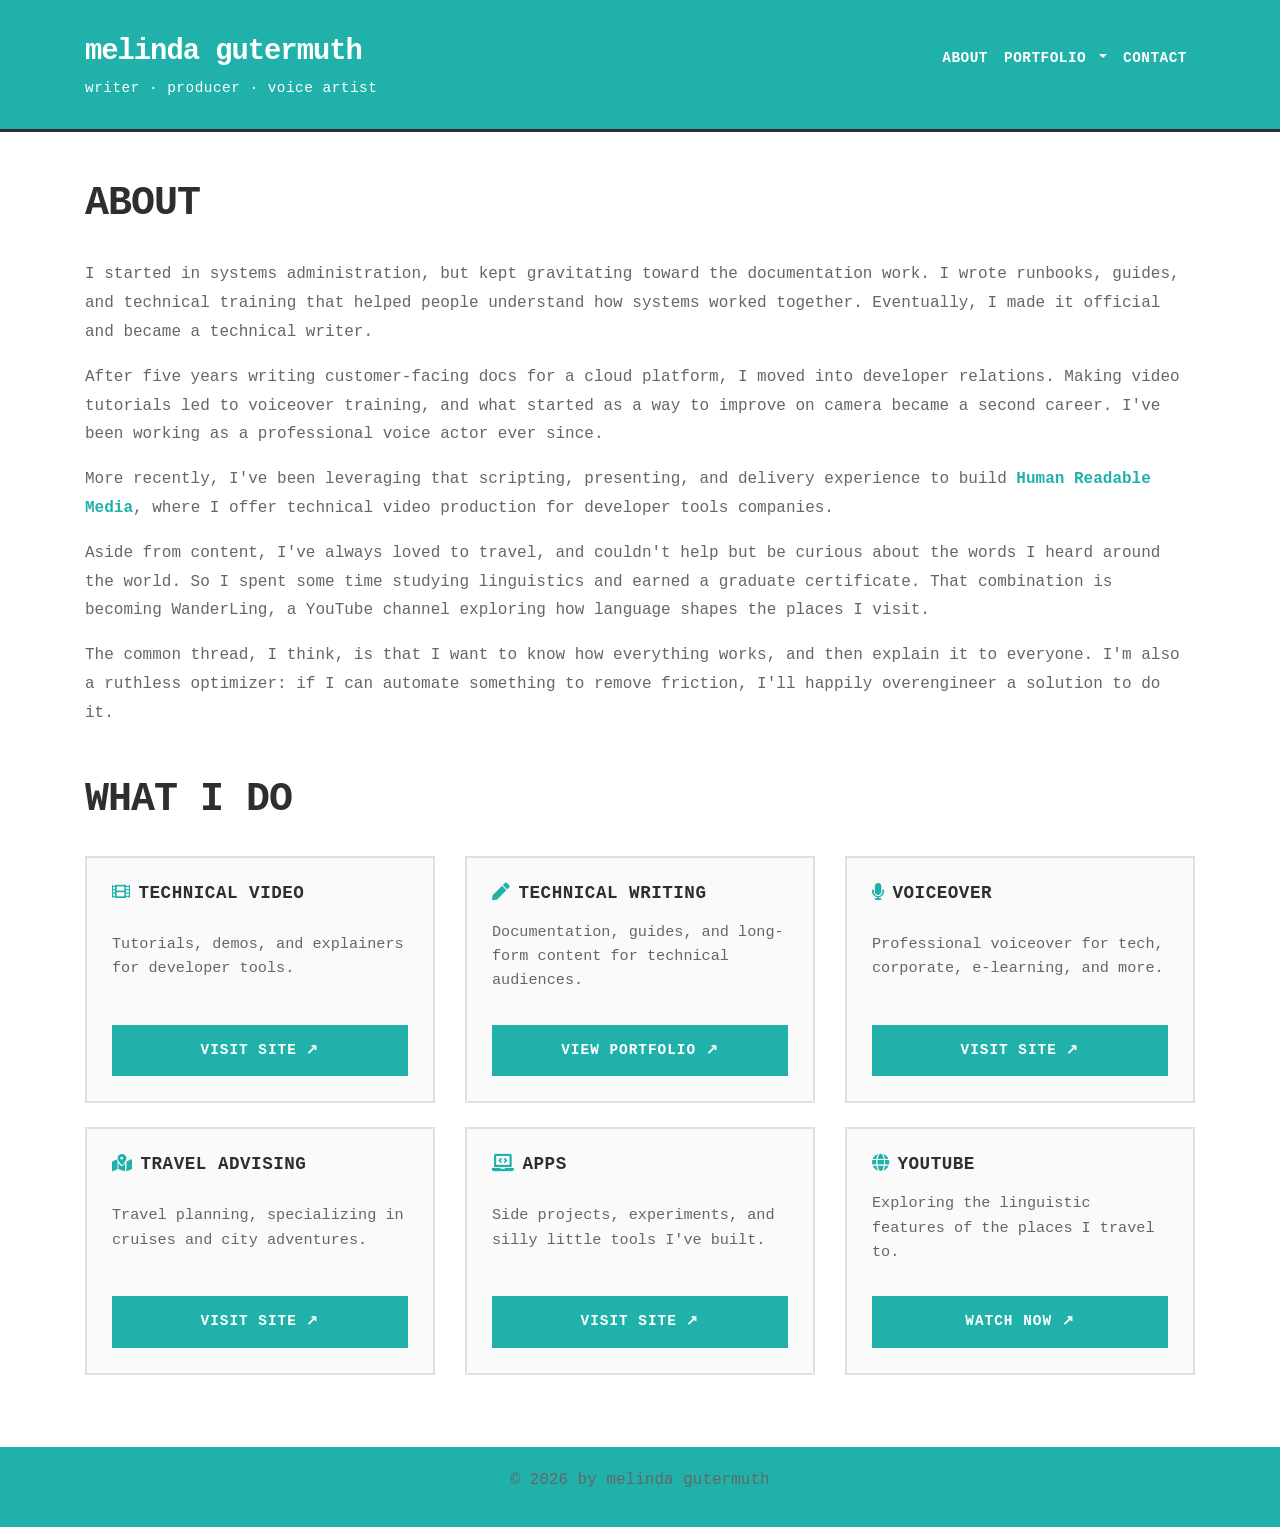
==== index.html @ 7fc33901 "update travel site link" ====
<!DOCTYPE html>
<html lang="en">
<head>
    <!-- Google tag (gtag.js) -->
    <script async src="https://www.googletagmanager.com/gtag/js?id=G-D53RL6QZPL"></script>
    <script>
      window.dataLayer = window.dataLayer || [];
      function gtag(){dataLayer.push(arguments);}
      gtag('js', new Date());

      gtag('config', 'G-D53RL6QZPL');
    </script>
    <meta charset="UTF-8">
    <meta name="viewport" content="width=device-width, initial-scale=1, shrink-to-fit=no">
    <meta name="description" content="Melinda Gutermuth — technical writer, video producer, and voice artist.">
    <title>Melinda Gutermuth</title>
    <link href="https://stackpath.bootstrapcdn.com/bootstrap/4.5.2/css/bootstrap.min.css" rel="stylesheet">
    <link href="https://cdnjs.cloudflare.com/ajax/libs/font-awesome/5.15.3/css/all.min.css" rel="stylesheet">
    <link rel="stylesheet" href="style.css">
</head>
<body>
    <header class="bg-primary text-white text-center py-3">
        <nav class="navbar navbar-expand-md navbar-dark bg-primary">
            <div class="container">
                <div class="text-left">
                    <h1 class="navbar-brand mb-0">melinda gutermuth</h1>
                    <h6 class="tagline">writer · producer · voice artist</h6>
                </div>
                <button class="navbar-toggler" type="button" data-toggle="collapse" data-target="#navbarNav" aria-controls="navbarNav" aria-expanded="false" aria-label="Toggle navigation">
                    <span class="navbar-toggler-icon"></span>
                </button>
                <div class="collapse navbar-collapse" id="navbarNav">
                    <ul class="navbar-nav ml-auto">
                        <li class="nav-item"><a class="nav-link" href="index.html">About</a></li>
                        <li class="nav-item dropdown">
                            <a class="nav-link dropdown-toggle" href="#" id="portfolioDropdown" role="button" data-toggle="dropdown" aria-haspopup="true" aria-expanded="false">
                                Portfolio
                            </a>
                            <div class="dropdown-menu" aria-labelledby="portfolioDropdown">
                                <a class="dropdown-item" href="writing.html">Technical Writing</a>
                                <a class="dropdown-item" href="video.html">Video</a>
                            </div>
                        </li>
                        <li class="nav-item"><a class="nav-link" href="contact.html">Contact</a></li>
                    </ul>
                </div>
            </div>
        </nav>
    </header>

    <main>
        <div id="about" class="container my-5">
            <h2>About</h2>
            <p>I started in systems administration, but kept gravitating toward the documentation work. I wrote runbooks, guides, and technical training that helped people understand how systems worked together. Eventually, I made it official and became a technical writer.</p>
            <p>After five years writing customer-facing docs for a cloud platform, I moved into developer relations. Making video tutorials led to voiceover training, and what started as a way to improve on camera became a second career. I've been working as a professional voice actor ever since.</p>
            <p>More recently, I've been leveraging that scripting, presenting, and delivery experience to build <a href="https://humanreadable.media" target="_blank">Human Readable Media</a>, where I offer technical video production for developer tools companies.</p>
            <p>Aside from content, I've always loved to travel, and couldn't help but be curious about the words I heard around the world. So I spent some time studying linguistics and earned a graduate certificate. That combination is becoming WanderLing, a YouTube channel exploring how language shapes the places I visit.</p>
            <p>The common thread, I think, is that I want to know how everything works, and then explain it to everyone. I'm also a ruthless optimizer: if I can automate something to remove friction, I'll happily overengineer a solution to do it.</p>
        </div>

        <div class="container my-5">
            <h2>What I Do</h2>
            <div class="row">
                <div class="col-6 col-md-4 mb-4">
                    <div class="card h-100">
                        <div class="card-body">
                            <h5 class="card-title"><i class="fas fa-film"></i>Technical Video</h5>
                            <p class="card-text">Tutorials, demos, and explainers for developer tools.</p>
                            <a href="https://humanreadable.media" target="_blank" class="btn btn-primary btn-sm mt-3">Visit Site ↗</a>
                        </div>
                    </div>
                </div>
                <div class="col-6 col-md-4 mb-4">
                    <div class="card h-100">
                        <div class="card-body">
                            <h5 class="card-title"><i class="fas fa-pen"></i>Technical Writing</h5>
                            <p class="card-text">Documentation, guides, and long-form content for technical audiences.</p>
                            <a href="writing.html" class="btn btn-primary btn-sm mt-3">View Portfolio ↗</a>
                        </div>
                    </div>
                </div>
                <div class="col-6 col-md-4 mb-4">
                    <div class="card h-100">
                        <div class="card-body">
                            <h5 class="card-title"><i class="fas fa-microphone"></i>Voiceover</h5>
                            <p class="card-text">Professional voiceover for tech, corporate, e-learning, and more.</p>
                            <a href="https://voice.melindagutermuth.com/" target="_blank" class="btn btn-primary btn-sm mt-3">Visit Site ↗</a>
                        </div>
                    </div>
                </div>
                <div class="col-6 col-md-4 mb-4">
                    <div class="card h-100">
                        <div class="card-body">
                            <h5 class="card-title"><i class="fas fa-map-marked-alt"></i>Travel Advising</h5>
                            <p class="card-text">Travel planning, specializing in cruises and city adventures.</p>
                            <a href="https://wanderling.world/" target="_blank" class="btn btn-primary btn-sm mt-3">Visit Site ↗</a>
                        </div>
                    </div>
                </div>
                <div class="col-6 col-md-4 mb-4">
                    <div class="card h-100">
                        <div class="card-body">
                            <h5 class="card-title"><i class="fas fa-laptop-code"></i>Apps</h5>
                            <p class="card-text">Side projects, experiments, and silly little tools I've built.</p>
                            <a href="https://melimuth.fun" target="_blank" class="btn btn-primary btn-sm mt-3">Visit Site ↗</a>
                        </div>
                    </div>
                </div>
                <div class="col-6 col-md-4 mb-4">
                    <div class="card h-100">
                        <div class="card-body">
                            <h5 class="card-title"><i class="fas fa-globe"></i>YouTube</h5>
                            <p class="card-text">Exploring the linguistic features of the places I travel to.</p>
                            <a href="https://www.youtube.com/@wanderling-world" target="_blank" class="btn btn-primary btn-sm mt-3">Watch Now ↗</a>
                        </div>
                    </div>
                </div>
            </div>
        </div>
    </main>

    <footer class="bg-primary text-white text-center py-3">
        <p>&copy; 2026 by melinda gutermuth</p>
    </footer>

    <script src="https://code.jquery.com/jquery-3.5.1.slim.min.js"></script>
    <script src="https://cdn.jsdelivr.net/npm/@popperjs/core@2.5.4/dist/umd/popper.min.js"></script>
    <script src="https://stackpath.bootstrapcdn.com/bootstrap/4.5.2/js/bootstrap.min.js"></script>
</body>
</html>
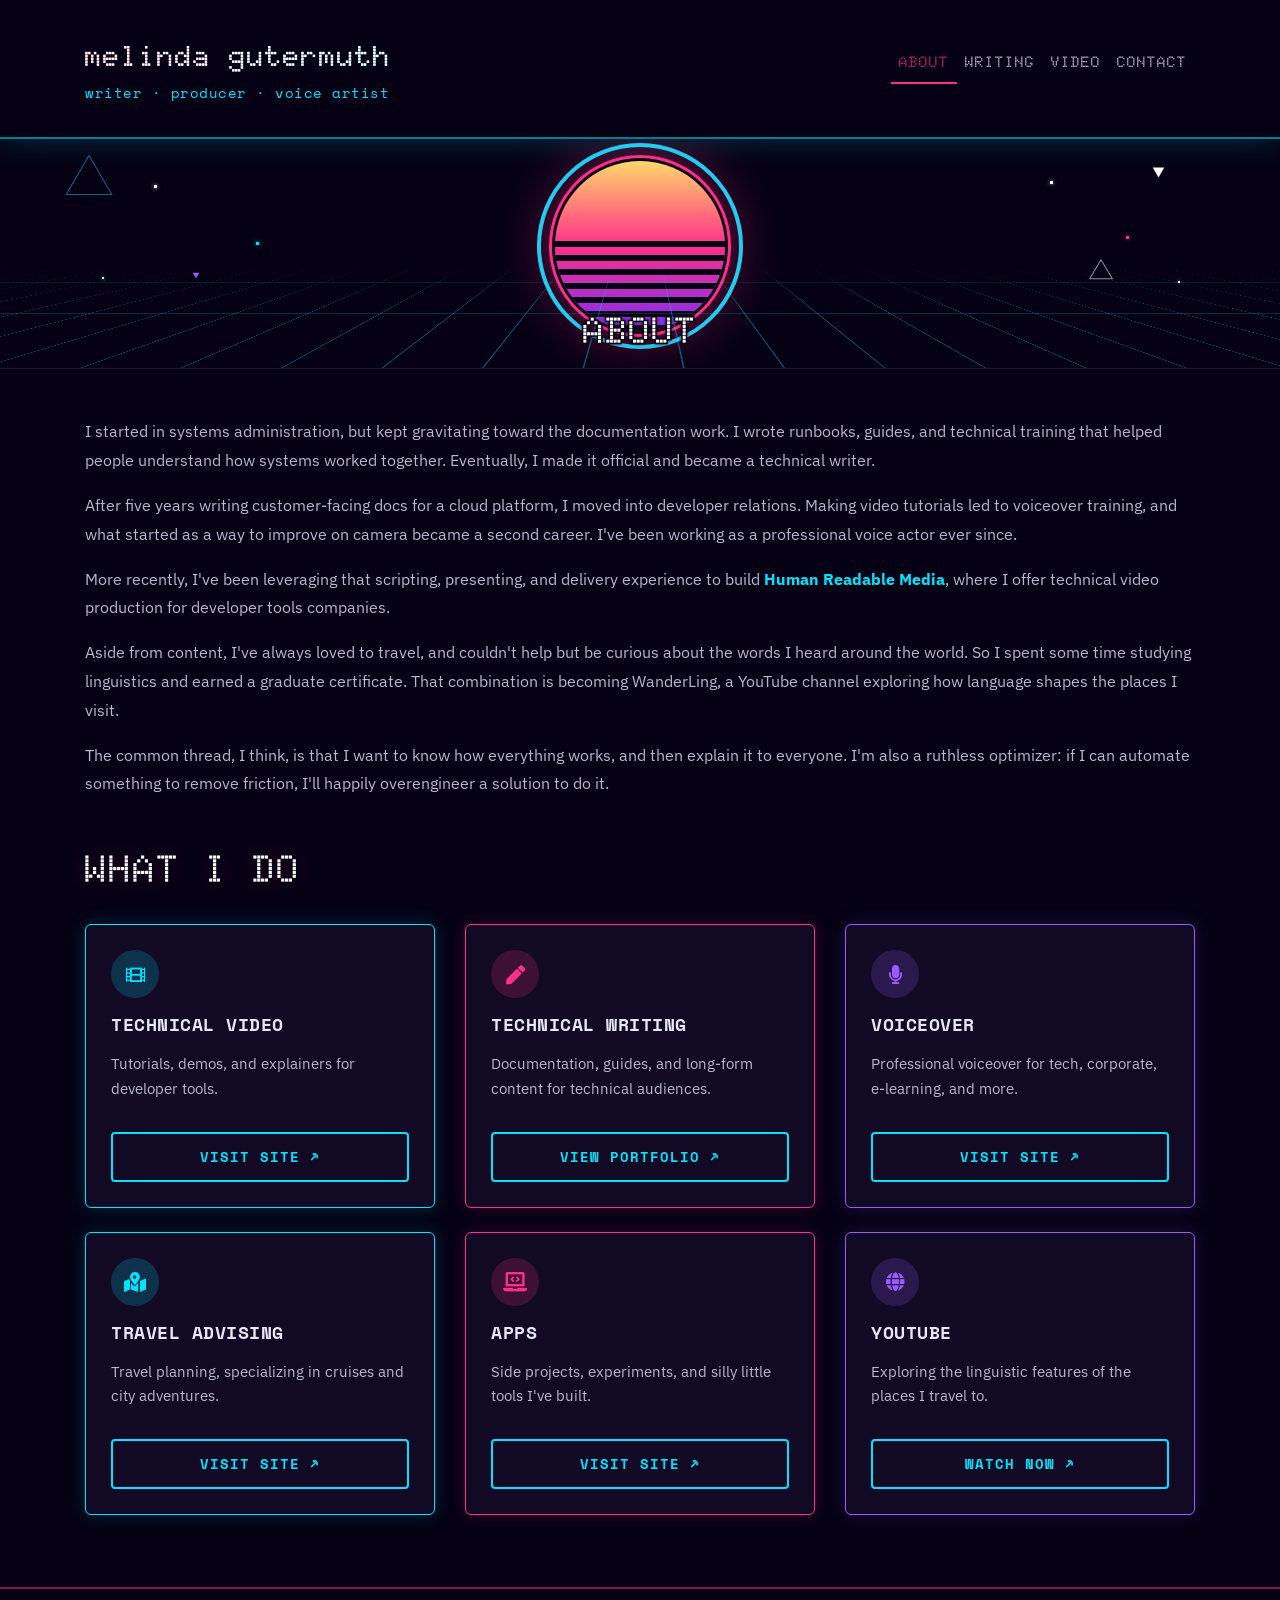
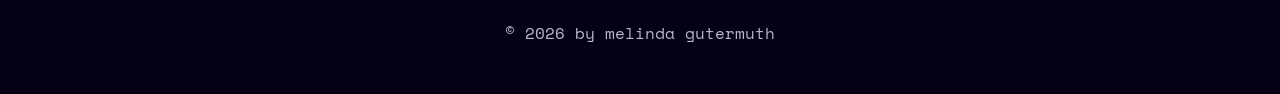
==== commit 9639ec8e: "redesign site with synthwave" ====
--- a/index.html
+++ b/index.html
@@ -19,8 +19,8 @@
     <link rel="stylesheet" href="style.css">
 </head>
 <body>
-    <header class="bg-primary text-white text-center py-3">
-        <nav class="navbar navbar-expand-md navbar-dark bg-primary">
+    <header>
+        <nav class="navbar navbar-expand-md navbar-dark">
             <div class="container">
                 <div class="text-left">
                     <h1 class="navbar-brand mb-0">melinda gutermuth</h1>
@@ -31,16 +31,9 @@
                 </button>
                 <div class="collapse navbar-collapse" id="navbarNav">
                     <ul class="navbar-nav ml-auto">
-                        <li class="nav-item"><a class="nav-link" href="index.html">About</a></li>
-                        <li class="nav-item dropdown">
-                            <a class="nav-link dropdown-toggle" href="#" id="portfolioDropdown" role="button" data-toggle="dropdown" aria-haspopup="true" aria-expanded="false">
-                                Portfolio
-                            </a>
-                            <div class="dropdown-menu" aria-labelledby="portfolioDropdown">
-                                <a class="dropdown-item" href="writing.html">Technical Writing</a>
-                                <a class="dropdown-item" href="video.html">Video</a>
-                            </div>
-                        </li>
+                        <li class="nav-item"><a class="nav-link current" href="index.html">About</a></li>
+                        <li class="nav-item"><a class="nav-link" href="writing.html">Writing</a></li>
+                        <li class="nav-item"><a class="nav-link" href="video.html">Video</a></li>
                         <li class="nav-item"><a class="nav-link" href="contact.html">Contact</a></li>
                     </ul>
                 </div>
@@ -49,8 +42,26 @@
     </header>
 
     <main>
-        <div id="about" class="container my-5">
-            <h2>About</h2>
+        <div class="hero-scene" id="about">
+            <div class="hero-star" style="left:12%; top:20%;"></div>
+            <div class="hero-star" style="left:20%; top:45%; background:#00e5ff; box-shadow:0 0 4px rgba(0,229,255,.8);"></div>
+            <div class="hero-star" style="left:82%; top:18%;"></div>
+            <div class="hero-star" style="left:88%; top:42%; background:#ff2e88; box-shadow:0 0 4px rgba(255,46,136,.8);"></div>
+            <div class="hero-star" style="left:8%; top:60%; width:2px; height:2px;"></div>
+            <div class="hero-star" style="left:92%; top:62%; width:2px; height:2px;"></div>
+            <svg class="hero-tri" style="left:5%; top:6%; opacity:.45;" width="50" height="44" viewBox="0 0 92 80" fill="none" stroke="#00e5ff" stroke-width="2" stroke-linejoin="round"><polygon points="46,4 88,76 4,76"></polygon></svg>
+            <svg class="hero-tri" style="right:9%; top:12%; transform:rotate(180deg);" width="13" height="11" viewBox="0 0 24 21"><polygon points="12,1 23,20 1,20" fill="#ffffff"></polygon></svg>
+            <svg class="hero-tri" style="left:15%; top:58%; transform:rotate(180deg);" width="8" height="7" viewBox="0 0 14 12"><polygon points="7,1 13,11 1,11" fill="#9b5cff"></polygon></svg>
+            <svg class="hero-tri" style="right:13%; top:52%; opacity:.55;" width="26" height="23" viewBox="0 0 48 42" fill="none" stroke="#ffffff" stroke-width="2" stroke-linejoin="round"><polygon points="24,3 45,38 3,38"></polygon></svg>
+            <div class="sun-wrap">
+                <div class="sun-ring"></div>
+                <div class="sun"><div class="sun-fill"></div><div class="sun-stripes"></div></div>
+            </div>
+            <div class="grid-floor"></div>
+            <h2 class="hero-title">About</h2>
+        </div>
+
+        <div class="container my-5">
             <p>I started in systems administration, but kept gravitating toward the documentation work. I wrote runbooks, guides, and technical training that helped people understand how systems worked together. Eventually, I made it official and became a technical writer.</p>
             <p>After five years writing customer-facing docs for a cloud platform, I moved into developer relations. Making video tutorials led to voiceover training, and what started as a way to improve on camera became a second career. I've been working as a professional voice actor ever since.</p>
             <p>More recently, I've been leveraging that scripting, presenting, and delivery experience to build <a href="https://humanreadable.media" target="_blank">Human Readable Media</a>, where I offer technical video production for developer tools companies.</p>
@@ -62,54 +73,60 @@
             <h2>What I Do</h2>
             <div class="row">
                 <div class="col-6 col-md-4 mb-4">
-                    <div class="card h-100">
+                    <div class="card h-100 card-accent" style="--accent:#00e5ff; --accent-glow:rgba(0,229,255,.18);">
                         <div class="card-body">
-                            <h5 class="card-title"><i class="fas fa-film"></i>Technical Video</h5>
+                            <div class="icon-badge"><i class="fas fa-film"></i></div>
+                            <h5 class="card-title">Technical Video</h5>
                             <p class="card-text">Tutorials, demos, and explainers for developer tools.</p>
                             <a href="https://humanreadable.media" target="_blank" class="btn btn-primary btn-sm mt-3">Visit Site ↗</a>
                         </div>
                     </div>
                 </div>
                 <div class="col-6 col-md-4 mb-4">
-                    <div class="card h-100">
+                    <div class="card h-100 card-accent" style="--accent:#ff2e88; --accent-glow:rgba(255,46,136,.18);">
                         <div class="card-body">
-                            <h5 class="card-title"><i class="fas fa-pen"></i>Technical Writing</h5>
+                            <div class="icon-badge"><i class="fas fa-pen"></i></div>
+                            <h5 class="card-title">Technical Writing</h5>
                             <p class="card-text">Documentation, guides, and long-form content for technical audiences.</p>
                             <a href="writing.html" class="btn btn-primary btn-sm mt-3">View Portfolio ↗</a>
                         </div>
                     </div>
                 </div>
                 <div class="col-6 col-md-4 mb-4">
-                    <div class="card h-100">
+                    <div class="card h-100 card-accent" style="--accent:#9b5cff; --accent-glow:rgba(155,92,255,.18);">
                         <div class="card-body">
-                            <h5 class="card-title"><i class="fas fa-microphone"></i>Voiceover</h5>
+                            <div class="icon-badge"><i class="fas fa-microphone"></i></div>
+                            <h5 class="card-title">Voiceover</h5>
                             <p class="card-text">Professional voiceover for tech, corporate, e-learning, and more.</p>
                             <a href="https://voice.melindagutermuth.com/" target="_blank" class="btn btn-primary btn-sm mt-3">Visit Site ↗</a>
                         </div>
                     </div>
                 </div>
                 <div class="col-6 col-md-4 mb-4">
-                    <div class="card h-100">
+                    <div class="card h-100 card-accent" style="--accent:#00e5ff; --accent-glow:rgba(0,229,255,.18);">
                         <div class="card-body">
-                            <h5 class="card-title"><i class="fas fa-map-marked-alt"></i>Travel Advising</h5>
+                            <div class="icon-badge"><i class="fas fa-map-marked-alt"></i></div>
+                            <h5 class="card-title">Travel Advising</h5>
                             <p class="card-text">Travel planning, specializing in cruises and city adventures.</p>
                             <a href="https://wanderling.world/" target="_blank" class="btn btn-primary btn-sm mt-3">Visit Site ↗</a>
                         </div>
                     </div>
                 </div>
                 <div class="col-6 col-md-4 mb-4">
-                    <div class="card h-100">
+                    <div class="card h-100 card-accent" style="--accent:#ff2e88; --accent-glow:rgba(255,46,136,.18);">
                         <div class="card-body">
-                            <h5 class="card-title"><i class="fas fa-laptop-code"></i>Apps</h5>
+                            <div class="icon-badge"><i class="fas fa-laptop-code"></i></div>
+                            <h5 class="card-title">Apps</h5>
                             <p class="card-text">Side projects, experiments, and silly little tools I've built.</p>
                             <a href="https://melimuth.fun" target="_blank" class="btn btn-primary btn-sm mt-3">Visit Site ↗</a>
                         </div>
                     </div>
                 </div>
                 <div class="col-6 col-md-4 mb-4">
-                    <div class="card h-100">
+                    <div class="card h-100 card-accent" style="--accent:#9b5cff; --accent-glow:rgba(155,92,255,.18);">
                         <div class="card-body">
-                            <h5 class="card-title"><i class="fas fa-globe"></i>YouTube</h5>
+                            <div class="icon-badge"><i class="fas fa-globe"></i></div>
+                            <h5 class="card-title">YouTube</h5>
                             <p class="card-text">Exploring the linguistic features of the places I travel to.</p>
                             <a href="https://www.youtube.com/@wanderling-world" target="_blank" class="btn btn-primary btn-sm mt-3">Watch Now ↗</a>
                         </div>
@@ -119,12 +136,11 @@
         </div>
     </main>
 
-    <footer class="bg-primary text-white text-center py-3">
+    <footer>
         <p>&copy; 2026 by melinda gutermuth</p>
     </footer>
 
     <script src="https://code.jquery.com/jquery-3.5.1.slim.min.js"></script>
-    <script src="https://cdn.jsdelivr.net/npm/@popperjs/core@2.5.4/dist/umd/popper.min.js"></script>
     <script src="https://stackpath.bootstrapcdn.com/bootstrap/4.5.2/js/bootstrap.min.js"></script>
 </body>
 </html>
--- a/style.css
+++ b/style.css
@@ -0,0 +1,564 @@
+@import url('https://fonts.googleapis.com/css2?family=Doto:wght@400..900&family=Space+Mono:wght@400;700&family=IBM+Plex+Sans:wght@400;500;600&display=swap');
+
+:root {
+ --bg: #050014;
+ --bg-panel: #120a24;
+ --text: #e7e6f5;
+ --text-muted: #b9b7d0;
+ --cyan: #00e5ff;
+ --pink: #ff2e88;
+ --purple: #9b5cff;
+ --border: rgba(255,255,255,.14);
+ /* alias kept for contact.html's inline success/error message styling */
+ --secondary: #ff2e88;
+}
+
+/* Bootstrap Overrides */
+.bg-primary {
+    background-color: var(--bg) !important;
+}
+
+.navbar-dark .navbar-nav .nav-link {
+    color: var(--text) !important;
+}
+
+.navbar-dark .navbar-toggler {
+    border-color: var(--cyan);
+    border-width: 2px;
+}
+
+.navbar-dark .navbar-toggler-icon {
+    background-image: url("data:image/svg+xml,%3csvg xmlns='http://www.w3.org/2000/svg' width='30' height='30' viewBox='0 0 30 30'%3e%3cpath stroke='rgba(0, 229, 255, 1)' stroke-linecap='round' stroke-miterlimit='10' stroke-width='2' d='M4 7h22M4 15h22M4 23h22'/%3e%3c/svg%3e");
+}
+
+/* Base Styles */
+* {
+    margin: 0;
+    padding: 0;
+    box-sizing: border-box;
+}
+
+body {
+ font-family: 'IBM Plex Sans', sans-serif;
+ background-color: var(--bg);
+ color: var(--text-muted);
+ margin: 0;
+ line-height: 1.6;
+}
+
+h1, h3, h4, h5, h6 {
+    font-family: 'Space Mono', monospace;
+    font-weight: bold;
+}
+
+h1.navbar-brand {
+    font-family: 'Doto', 'Space Mono', monospace;
+    font-weight: 800;
+}
+
+h2 {
+    font-family: 'Doto', 'Space Mono', monospace;
+    font-size: 2.4rem;
+    font-weight: 800;
+    margin-bottom: 2rem;
+    text-transform: uppercase;
+    letter-spacing: 1px;
+    color: #ffffff;
+    -webkit-text-stroke: 3px var(--bg);
+    paint-order: stroke fill;
+    text-shadow: 0 0 4px var(--bg), 0 0 4px var(--bg), 0 0 24px rgba(255,46,136,.4);
+}
+
+h3 {
+    font-size: 1.5rem;
+    color: var(--pink);
+    margin-bottom: 1.5rem;
+    text-transform: uppercase;
+    letter-spacing: 0.5px;
+    font-weight: bold;
+}
+
+h4 {
+    font-size: 1.2rem;
+    color: var(--text);
+    font-weight: bold;
+    margin-bottom: 1rem;
+}
+
+h5 {
+    font-size: 1rem;
+    font-weight: bold;
+    color: var(--text);
+}
+
+p {
+ font-size: 1rem;
+ line-height: 1.8;
+ color: var(--text-muted);
+}
+
+a {
+ color: var(--cyan);
+ text-decoration: none;
+ transition: color 0.3s ease;
+ font-weight: bold;
+}
+
+a:hover {
+ color: var(--pink);
+ text-decoration: underline;
+}
+
+/* Header */
+header {
+ background-color: var(--bg);
+ color: var(--text);
+ padding: 20px 0;
+ box-shadow: 0 2px 28px rgba(0,229,255,.2);
+ border-bottom: 2px solid rgba(0,229,255,.55);
+}
+
+.navbar-brand {
+ font-size: 1.8rem;
+ margin-bottom: 0;
+ font-weight: 800;
+ text-transform: lowercase;
+ letter-spacing: 1px;
+ background: linear-gradient(90deg,#ff2e88,#00e5ff);
+ -webkit-background-clip: text;
+ background-clip: text;
+ color: transparent;
+}
+
+.tagline {
+    font-family: 'Space Mono', monospace;
+    font-size: 0.9rem;
+    color: var(--cyan);
+    font-weight: normal;
+    text-transform: lowercase;
+    letter-spacing: 0.5px;
+}
+
+.navbar-nav .nav-link {
+ font-family: 'Doto', 'Space Mono', monospace;
+ color: var(--text) !important;
+ font-weight: 700;
+ transition: color 0.3s ease;
+ text-transform: uppercase;
+ font-size: 0.95rem;
+ letter-spacing: 1px;
+}
+
+.navbar-nav .nav-link:hover {
+ color: var(--cyan) !important;
+}
+
+.navbar-nav .nav-link.current {
+ color: var(--pink) !important;
+ border-bottom: 2px solid var(--pink);
+}
+
+.dropdown-menu {
+ background-color: var(--bg-panel);
+ border: 2px solid var(--cyan);
+ border-radius: 0;
+ box-shadow: 0 0 20px rgba(0,229,255,.2);
+ padding: 0;
+}
+
+.dropdown-item {
+ color: var(--text);
+ padding: 12px 20px;
+ transition: all 0.3s ease;
+ border-bottom: 1px solid var(--border);
+ font-weight: bold;
+ font-size: 0.9rem;
+}
+
+.dropdown-item:last-child {
+    border-bottom: none;
+}
+
+.dropdown-item:hover,
+.dropdown-item:focus {
+ background-color: var(--pink);
+ color: var(--bg);
+}
+
+/* Main Content */
+main {
+    min-height: 60vh;
+}
+
+section {
+ padding: 60px 20px;
+ background-color: var(--bg);
+ border: 3px solid var(--pink);
+ border-radius: 0;
+ box-shadow: none;
+ margin-bottom: 40px;
+}
+
+/* Hero scene (homepage only) */
+.hero-scene {
+    position: relative;
+    height: 230px;
+    overflow: hidden;
+    border-bottom: 1px solid rgba(255,255,255,.08);
+}
+
+.hero-star {
+    position: absolute;
+    width: 3px;
+    height: 3px;
+    background: #fff;
+    box-shadow: 0 0 4px rgba(255,255,255,.8);
+}
+
+.hero-tri {
+    position: absolute;
+    pointer-events: none;
+}
+
+.sun-wrap {
+    position: absolute;
+    left: 50%;
+    top: 22px;
+    width: 170px;
+    height: 170px;
+    transform: translateX(-50%);
+}
+
+.sun-ring {
+    position: absolute;
+    inset: -18px;
+    border: 4px solid var(--cyan);
+    border-radius: 50%;
+}
+
+.sun {
+    position: absolute;
+    inset: 0;
+    border-radius: 50%;
+    overflow: hidden;
+    box-shadow: 0 0 0 3px var(--bg), 0 0 0 6px var(--pink), 0 0 60px rgba(255,46,136,.55);
+}
+
+.sun-fill {
+    position: absolute;
+    inset: 0;
+    background: linear-gradient(180deg,#ffd76a 0%, #ff2e88 50%, #7b2ff7 100%);
+}
+
+.sun-stripes {
+    position: absolute;
+    left: 0;
+    right: 0;
+    bottom: 0;
+    height: 55%;
+    background: repeating-linear-gradient(0deg, var(--bg) 0px, var(--bg) 6px, transparent 6px, transparent 14px);
+}
+
+.grid-floor {
+    position: absolute;
+    left: 50%;
+    bottom: -70px;
+    width: 1900px;
+    max-width: none;
+    height: 260px;
+    transform: translateX(-50%) perspective(220px) rotateX(58deg);
+    background-image: linear-gradient(to right, rgba(0,229,255,.5) 1px, transparent 1px), linear-gradient(to bottom, rgba(0,229,255,.5) 1px, transparent 1px);
+    background-size: 70px 70px;
+    opacity: .85;
+    -webkit-mask-image: linear-gradient(to top, black 45%, transparent 95%);
+    mask-image: linear-gradient(to top, black 45%, transparent 95%);
+}
+
+.hero-title {
+    position: relative;
+    z-index: 2;
+    height: 100%;
+    margin: 0;
+    display: flex;
+    align-items: flex-end;
+    justify-content: center;
+    padding-bottom: 16px;
+    font-size: clamp(1.5rem,3.8vw,2.3rem);
+}
+
+/* Cards */
+.card {
+ border: 1px solid var(--cyan);
+ border-radius: 6px;
+ box-shadow: 0 0 18px rgba(0,229,255,.14);
+ height: 100%;
+ background-color: var(--bg-panel);
+ transition: all 0.3s ease;
+}
+
+.card:hover {
+    border-color: var(--pink);
+    box-shadow: 0 0 22px rgba(255,46,136,.25);
+    transform: translateY(-2px);
+}
+
+.card.card-accent {
+    border-color: var(--accent, var(--cyan));
+    box-shadow: 0 0 18px var(--accent-glow, rgba(0,229,255,.18));
+}
+
+.card.card-accent:hover {
+    border-color: var(--accent, var(--pink));
+}
+
+.card-body {
+ display: flex;
+ flex-direction: column;
+ justify-content: space-between;
+ height: 100%;
+ padding: 25px;
+}
+
+.icon-badge {
+    width: 48px;
+    height: 48px;
+    border-radius: 50%;
+    display: flex;
+    align-items: center;
+    justify-content: center;
+    background: var(--accent-glow, rgba(0,229,255,.18));
+    color: var(--accent, var(--cyan));
+    font-size: 1.2rem;
+    margin-bottom: 1rem;
+}
+
+.card-title {
+ font-family: 'Space Mono', monospace;
+ font-size: 1.1rem;
+ margin-bottom: 1rem;
+ color: var(--text);
+ font-weight: bold;
+ text-transform: uppercase;
+ letter-spacing: 0.5px;
+}
+
+.card-title i {
+    color: var(--cyan);
+    margin-right: 8px;
+}
+
+.card-text {
+    color: var(--text-muted);
+    font-size: 0.95rem;
+    line-height: 1.6;
+}
+
+/* Badges */
+.badge {
+    border-radius: 3px;
+    padding: 6px 12px;
+    font-weight: bold;
+    font-size: 0.75rem;
+    text-transform: uppercase;
+    letter-spacing: 0.5px;
+}
+
+.badge-primary {
+ background-color: var(--purple);
+ border: none;
+ color: #ffffff;
+}
+
+/* Buttons */
+.btn {
+ padding: 12px 25px;
+ border: none;
+ border-radius: 4px;
+ cursor: pointer;
+ font-size: 0.9rem;
+ font-weight: bold;
+ font-family: 'Space Mono', monospace;
+ text-transform: uppercase;
+ letter-spacing: 1px;
+ transition: all 0.3s ease;
+}
+
+.btn-primary {
+ background-color: transparent;
+ color: var(--cyan);
+ border: 2px solid var(--cyan);
+}
+
+.btn-primary:hover,
+.btn-primary:focus {
+ background-color: var(--cyan);
+ color: var(--bg);
+ border-color: var(--cyan);
+}
+
+.btn-outline-primary {
+ background-color: transparent;
+ color: var(--pink);
+ border: 2px solid var(--pink);
+}
+
+.btn-outline-primary:hover,
+.btn-outline-primary:focus {
+ background-color: var(--pink);
+ color: var(--bg);
+ border-color: var(--pink);
+}
+
+/* Work Sections */
+.work-section {
+    margin-bottom: 50px;
+    padding-bottom: 40px;
+    border-bottom: 2px solid var(--border);
+}
+
+.work-section:last-child {
+    border-bottom: none;
+}
+
+.work-section h3 {
+    color: var(--pink);
+    border-bottom: 3px solid var(--pink);
+    padding-bottom: 10px;
+    margin-bottom: 25px;
+}
+
+/* Lists */
+ul {
+    margin-left: 20px;
+}
+
+ul li {
+    margin-bottom: 12px;
+    line-height: 1.6;
+}
+
+ul li i {
+    color: var(--cyan);
+    margin-right: 8px;
+}
+
+/* Forms */
+.form-group label {
+ display: block;
+ margin-bottom: 8px;
+ color: var(--text);
+ font-weight: bold;
+ font-size: 0.9rem;
+ text-transform: uppercase;
+ letter-spacing: 0.5px;
+}
+
+.form-control {
+ width: 100%;
+ padding: 15px;
+ border: 2px solid var(--border);
+ border-radius: 4px;
+ font-size: 16px;
+ font-family: 'IBM Plex Sans', sans-serif;
+ transition: border-color 0.3s ease;
+ background: var(--bg-panel);
+ color: var(--text);
+}
+
+.form-control:focus {
+ outline: none;
+ border-color: var(--cyan);
+ box-shadow: 0 0 12px rgba(0,229,255,.25);
+}
+
+select.form-control {
+    appearance: none;
+    background-image: url("data:image/svg+xml,%3Csvg xmlns='http://www.w3.org/2000/svg' width='12' height='12' viewBox='0 0 12 12'%3E%3Cpath fill='%23ff2e88' d='M6 9L1 4h10z'/%3E%3C/svg%3E");
+    background-repeat: no-repeat;
+    background-position: right 15px center;
+    padding-right: 40px;
+}
+
+/* Footer */
+footer {
+ background-color: var(--bg);
+ color: var(--text-muted);
+ padding: 30px 20px;
+ text-align: center;
+ font-family: 'Space Mono', monospace;
+ font-size: 0.9rem;
+ border-top: 2px solid rgba(255,46,136,.5);
+}
+
+/* Responsive */
+@media (max-width: 768px) {
+ h2 {
+   font-size: 1.9rem;
+ }
+
+ h3 {
+   font-size: 1.3rem;
+ }
+
+ section {
+   padding: 40px 20px;
+ }
+
+ .navbar-brand {
+   font-size: 1.5rem;
+ }
+}
+
+@media (max-width: 576px) {
+ p {
+   font-size: 0.95rem;
+ }
+
+ h2 {
+   font-size: 1.6rem;
+ }
+}
+
+:focus {
+ outline: 3px solid var(--pink);
+ outline-offset: 2px;
+}
+
+/* Special elements */
+.implementation-details,
+.results {
+    margin-top: 20px;
+}
+
+.implementation-details h6,
+.results h6 {
+    font-size: 0.85rem;
+    text-transform: uppercase;
+    letter-spacing: 1px;
+    color: var(--text);
+    font-weight: bold;
+    margin-bottom: 10px;
+}
+
+.implementation-details ul,
+.results ul {
+    margin-left: 0;
+    list-style: none;
+}
+
+.implementation-details li,
+.results li {
+    padding-left: 25px;
+    position: relative;
+}
+
+.implementation-details li i,
+.results li i {
+    position: absolute;
+    left: 0;
+    top: 2px;
+}
+
+.text-muted {
+    color: var(--text-muted) !important;
+}
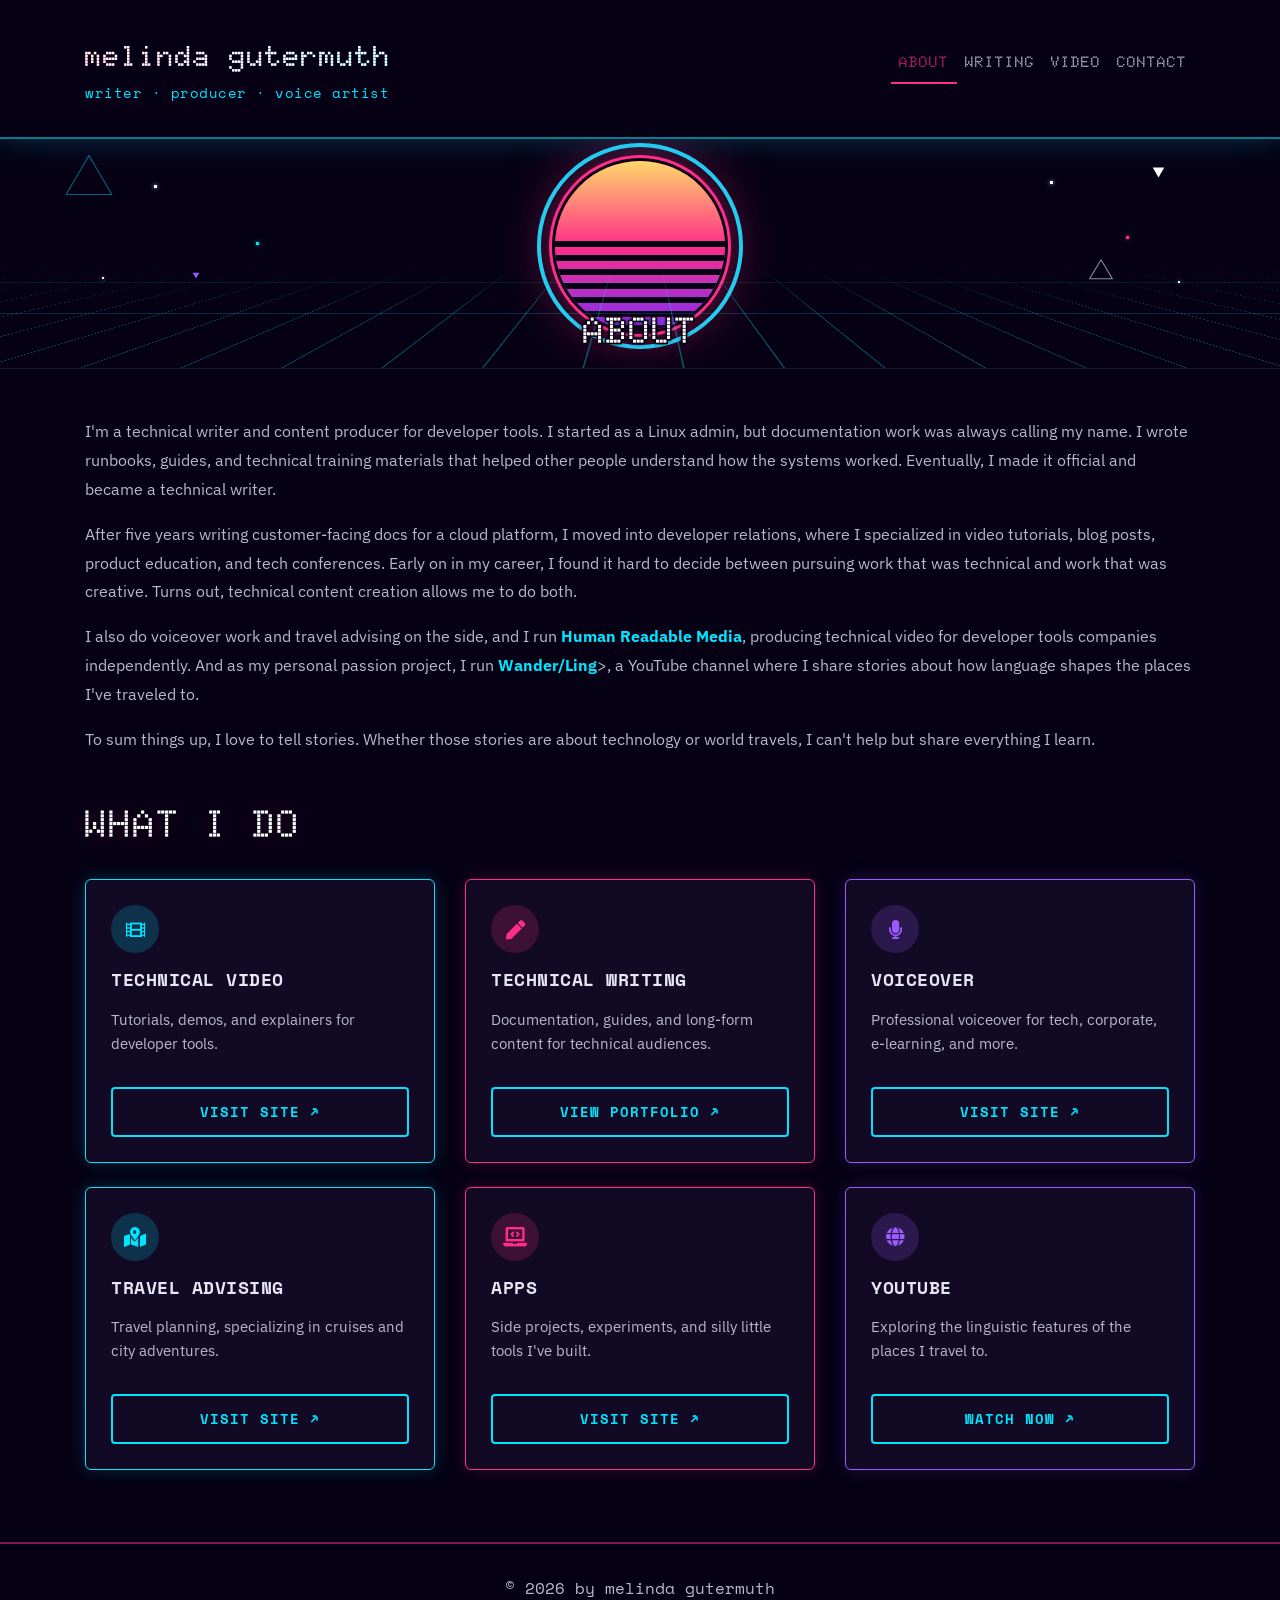
==== commit 44920fe2: "copy edits" ====
--- a/index.html
+++ b/index.html
@@ -62,11 +62,10 @@
         </div>
 
         <div class="container my-5">
-            <p>I started in systems administration, but kept gravitating toward the documentation work. I wrote runbooks, guides, and technical training that helped people understand how systems worked together. Eventually, I made it official and became a technical writer.</p>
-            <p>After five years writing customer-facing docs for a cloud platform, I moved into developer relations. Making video tutorials led to voiceover training, and what started as a way to improve on camera became a second career. I've been working as a professional voice actor ever since.</p>
-            <p>More recently, I've been leveraging that scripting, presenting, and delivery experience to build <a href="https://humanreadable.media" target="_blank">Human Readable Media</a>, where I offer technical video production for developer tools companies.</p>
-            <p>Aside from content, I've always loved to travel, and couldn't help but be curious about the words I heard around the world. So I spent some time studying linguistics and earned a graduate certificate. That combination is becoming WanderLing, a YouTube channel exploring how language shapes the places I visit.</p>
-            <p>The common thread, I think, is that I want to know how everything works, and then explain it to everyone. I'm also a ruthless optimizer: if I can automate something to remove friction, I'll happily overengineer a solution to do it.</p>
+            <p>I'm a technical writer and content producer for developer tools. I started as a Linux admin, but documentation work was always calling my name. I wrote runbooks, guides, and technical training materials that helped other people understand how the systems worked. Eventually, I made it official and became a technical writer.</p>
+            <p>After five years writing customer-facing docs for a cloud platform, I moved into developer relations, where I specialized in video tutorials, blog posts, product education, and tech conferences. Early on in my career, I found it hard to decide between pursuing work that was technical and work that was creative. Turns out, technical content creation allows me to do both.</p>
+            <p>I also do voiceover work and travel advising on the side, and I run <a href="https://humanreadable.media" target="_blank">Human Readable Media</a>, producing technical video for developer tools companies independently. And as my personal passion project, I run <a href="https://www.youtube.com/@wanderling-world">Wander/Ling</a>>, a YouTube channel where I share stories about how language shapes the places I've traveled to.</p>
+            <p>To sum things up, I love to tell stories. Whether those stories are about technology or world travels, I can't help but share everything I learn.</p>
         </div>
 
         <div class="container my-5">
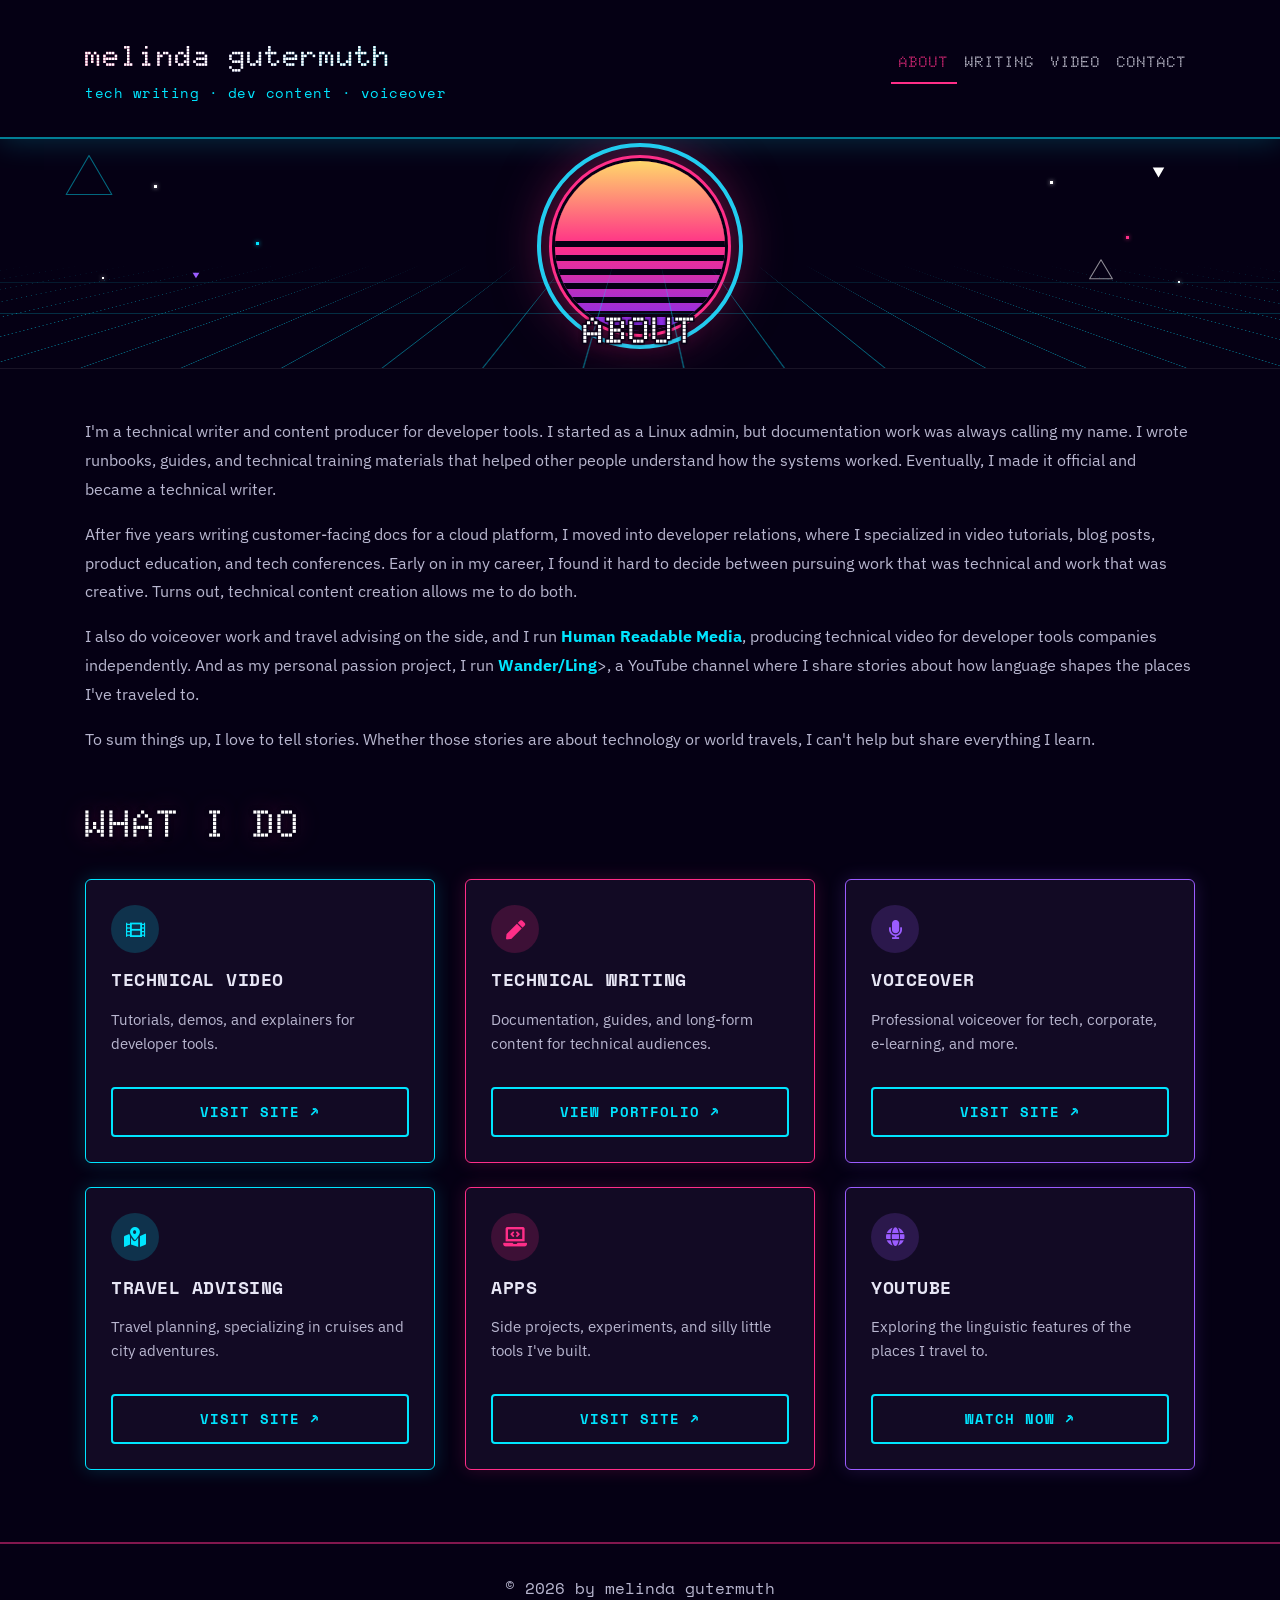
==== commit 7a189370: "update tagline" ====
--- a/index.html
+++ b/index.html
@@ -24,7 +24,7 @@
             <div class="container">
                 <div class="text-left">
                     <h1 class="navbar-brand mb-0">melinda gutermuth</h1>
-                    <h6 class="tagline">writer · producer · voice artist</h6>
+                    <h6 class="tagline">tech writing · dev content · voiceover</h6>
                 </div>
                 <button class="navbar-toggler" type="button" data-toggle="collapse" data-target="#navbarNav" aria-controls="navbarNav" aria-expanded="false" aria-label="Toggle navigation">
                     <span class="navbar-toggler-icon"></span>
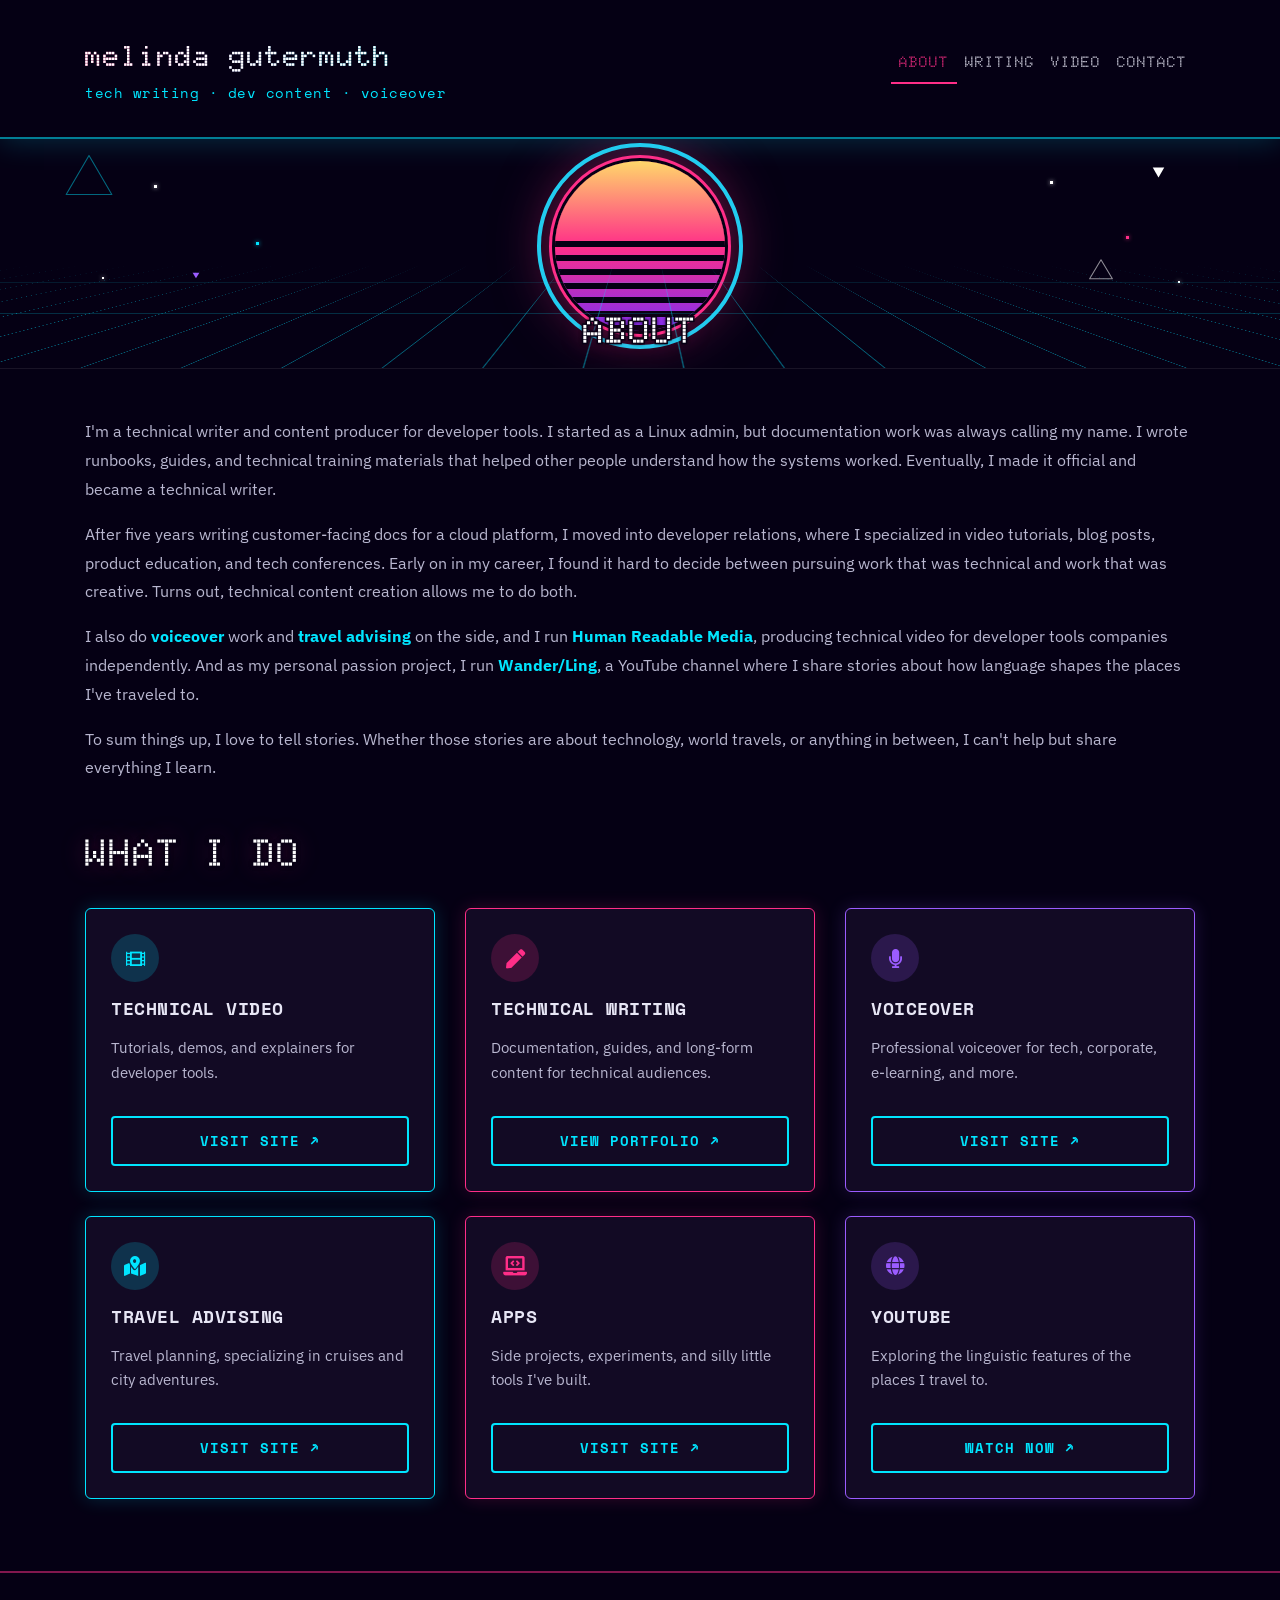
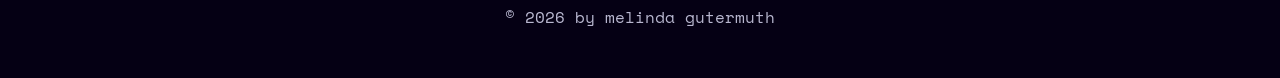
==== commit 176c4bb0: "update links" ====
--- a/index.html
+++ b/index.html
@@ -64,8 +64,8 @@
         <div class="container my-5">
             <p>I'm a technical writer and content producer for developer tools. I started as a Linux admin, but documentation work was always calling my name. I wrote runbooks, guides, and technical training materials that helped other people understand how the systems worked. Eventually, I made it official and became a technical writer.</p>
             <p>After five years writing customer-facing docs for a cloud platform, I moved into developer relations, where I specialized in video tutorials, blog posts, product education, and tech conferences. Early on in my career, I found it hard to decide between pursuing work that was technical and work that was creative. Turns out, technical content creation allows me to do both.</p>
-            <p>I also do voiceover work and travel advising on the side, and I run <a href="https://humanreadable.media" target="_blank">Human Readable Media</a>, producing technical video for developer tools companies independently. And as my personal passion project, I run <a href="https://www.youtube.com/@wanderling-world">Wander/Ling</a>>, a YouTube channel where I share stories about how language shapes the places I've traveled to.</p>
-            <p>To sum things up, I love to tell stories. Whether those stories are about technology or world travels, I can't help but share everything I learn.</p>
+            <p>I also do <a href="https://voice.melindagutermuth.com" target="_blank">voiceover</a> work and <a href="https://wanderling.world" target="_blank">travel advising</a> on the side, and I run <a href="https://humanreadable.media" target="_blank">Human Readable Media</a>, producing technical video for developer tools companies independently. And as my personal passion project, I run <a href="https://www.youtube.com/@wanderling-world" target="_blank">Wander/Ling</a>, a YouTube channel where I share stories about how language shapes the places I've traveled to.</p>
+            <p>To sum things up, I love to tell stories. Whether those stories are about technology, world travels, or anything in between, I can't help but share everything I learn.</p>
         </div>
 
         <div class="container my-5">
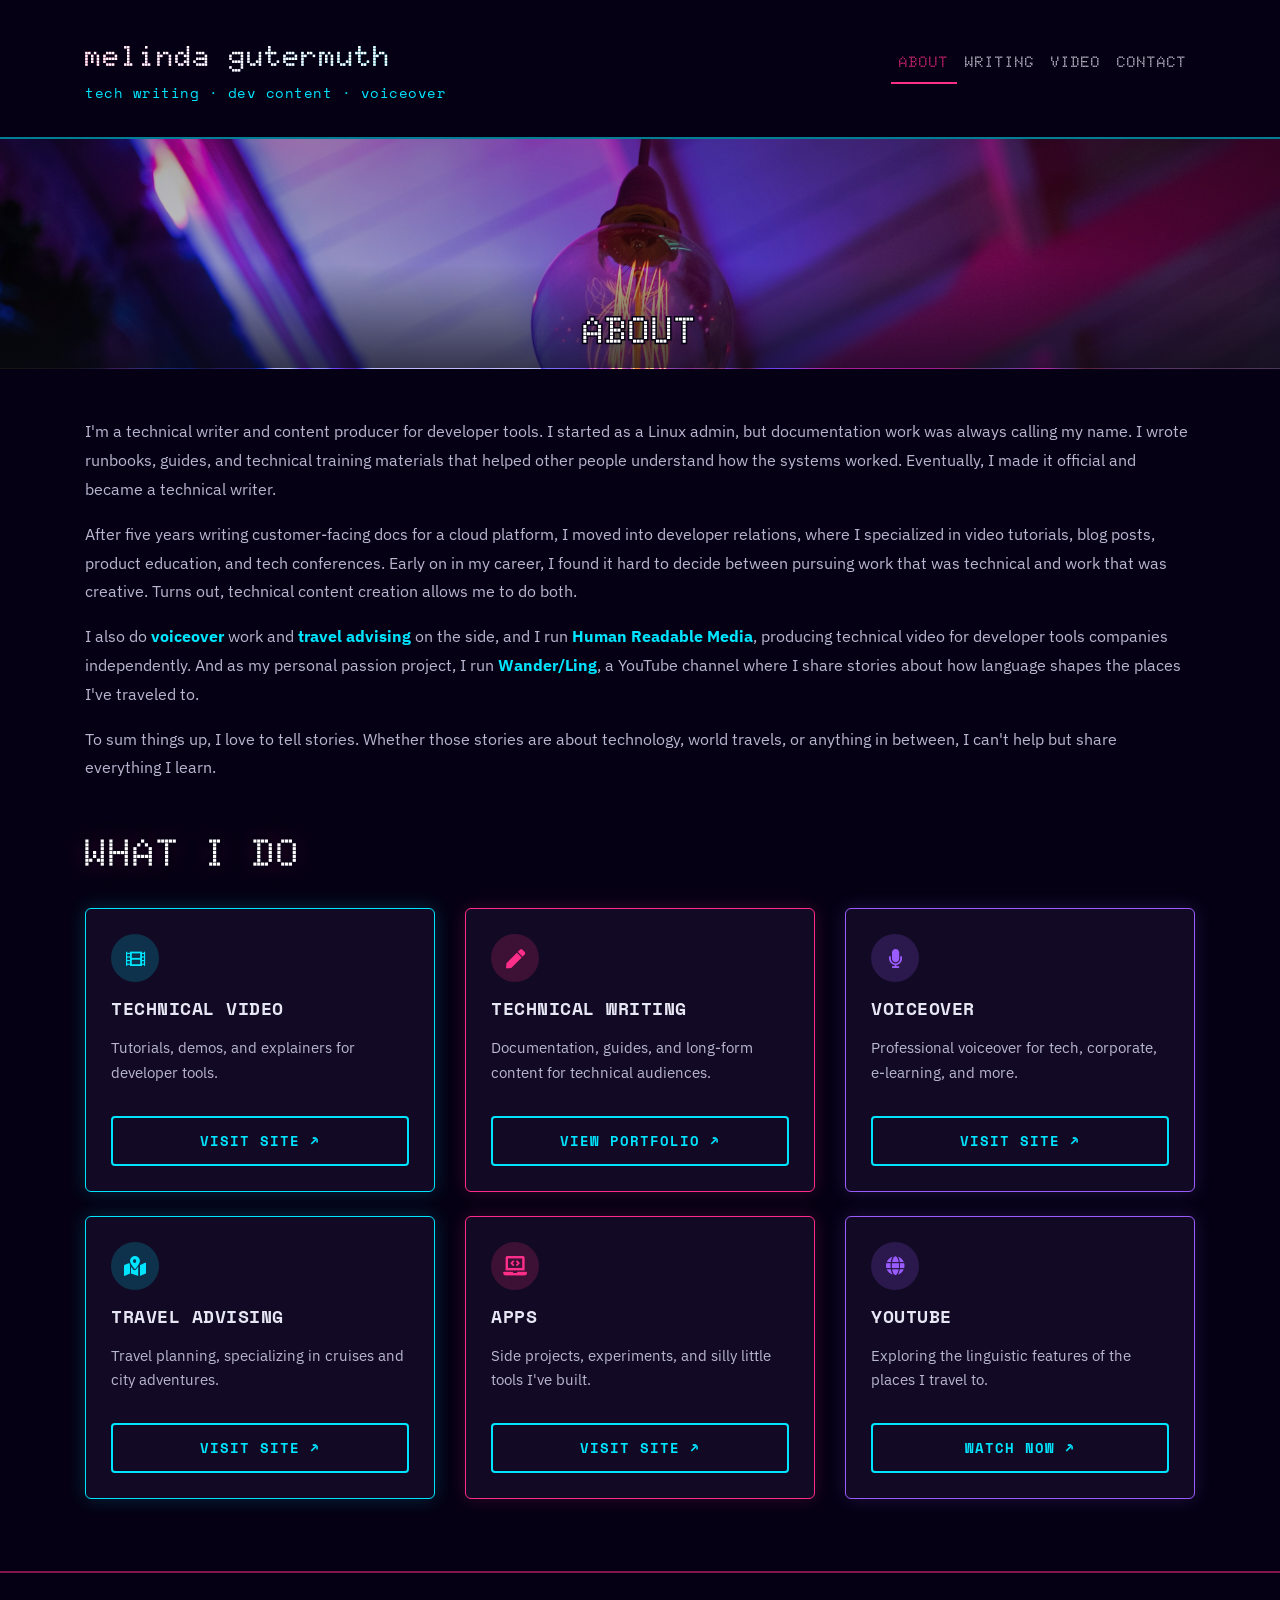
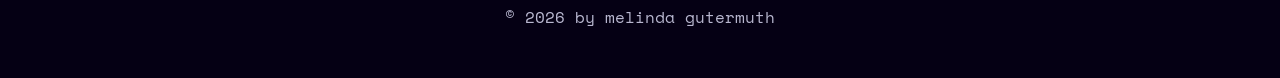
==== commit 94832919: "swap synthwave hero scene for photo on about page" ====
--- a/index.html
+++ b/index.html
@@ -42,22 +42,8 @@
     </header>
 
     <main>
+        <!-- Hero photo: Unsplash — https://unsplash.com/photos/photo-1627687853764-0c84949367b5 -->
         <div class="hero-scene" id="about">
-            <div class="hero-star" style="left:12%; top:20%;"></div>
-            <div class="hero-star" style="left:20%; top:45%; background:#00e5ff; box-shadow:0 0 4px rgba(0,229,255,.8);"></div>
-            <div class="hero-star" style="left:82%; top:18%;"></div>
-            <div class="hero-star" style="left:88%; top:42%; background:#ff2e88; box-shadow:0 0 4px rgba(255,46,136,.8);"></div>
-            <div class="hero-star" style="left:8%; top:60%; width:2px; height:2px;"></div>
-            <div class="hero-star" style="left:92%; top:62%; width:2px; height:2px;"></div>
-            <svg class="hero-tri" style="left:5%; top:6%; opacity:.45;" width="50" height="44" viewBox="0 0 92 80" fill="none" stroke="#00e5ff" stroke-width="2" stroke-linejoin="round"><polygon points="46,4 88,76 4,76"></polygon></svg>
-            <svg class="hero-tri" style="right:9%; top:12%; transform:rotate(180deg);" width="13" height="11" viewBox="0 0 24 21"><polygon points="12,1 23,20 1,20" fill="#ffffff"></polygon></svg>
-            <svg class="hero-tri" style="left:15%; top:58%; transform:rotate(180deg);" width="8" height="7" viewBox="0 0 14 12"><polygon points="7,1 13,11 1,11" fill="#9b5cff"></polygon></svg>
-            <svg class="hero-tri" style="right:13%; top:52%; opacity:.55;" width="26" height="23" viewBox="0 0 48 42" fill="none" stroke="#ffffff" stroke-width="2" stroke-linejoin="round"><polygon points="24,3 45,38 3,38"></polygon></svg>
-            <div class="sun-wrap">
-                <div class="sun-ring"></div>
-                <div class="sun"><div class="sun-fill"></div><div class="sun-stripes"></div></div>
-            </div>
-            <div class="grid-floor"></div>
             <h2 class="hero-title">About</h2>
         </div>
 
--- a/style.css
+++ b/style.css
@@ -199,79 +199,18 @@
  margin-bottom: 40px;
 }
 
-/* Hero scene (homepage only) */
+/* Hero photo (homepage only) */
 .hero-scene {
     position: relative;
     height: 230px;
     overflow: hidden;
     border-bottom: 1px solid rgba(255,255,255,.08);
-}
-
-.hero-star {
-    position: absolute;
-    width: 3px;
-    height: 3px;
-    background: #fff;
-    box-shadow: 0 0 4px rgba(255,255,255,.8);
-}
-
-.hero-tri {
-    position: absolute;
-    pointer-events: none;
-}
-
-.sun-wrap {
-    position: absolute;
-    left: 50%;
-    top: 22px;
-    width: 170px;
-    height: 170px;
-    transform: translateX(-50%);
-}
-
-.sun-ring {
-    position: absolute;
-    inset: -18px;
-    border: 4px solid var(--cyan);
-    border-radius: 50%;
-}
-
-.sun {
-    position: absolute;
-    inset: 0;
-    border-radius: 50%;
-    overflow: hidden;
-    box-shadow: 0 0 0 3px var(--bg), 0 0 0 6px var(--pink), 0 0 60px rgba(255,46,136,.55);
-}
-
-.sun-fill {
-    position: absolute;
-    inset: 0;
-    background: linear-gradient(180deg,#ffd76a 0%, #ff2e88 50%, #7b2ff7 100%);
-}
-
-.sun-stripes {
-    position: absolute;
-    left: 0;
-    right: 0;
-    bottom: 0;
-    height: 55%;
-    background: repeating-linear-gradient(0deg, var(--bg) 0px, var(--bg) 6px, transparent 6px, transparent 14px);
-}
-
-.grid-floor {
-    position: absolute;
-    left: 50%;
-    bottom: -70px;
-    width: 1900px;
-    max-width: none;
-    height: 260px;
-    transform: translateX(-50%) perspective(220px) rotateX(58deg);
-    background-image: linear-gradient(to right, rgba(0,229,255,.5) 1px, transparent 1px), linear-gradient(to bottom, rgba(0,229,255,.5) 1px, transparent 1px);
-    background-size: 70px 70px;
-    opacity: .85;
-    -webkit-mask-image: linear-gradient(to top, black 45%, transparent 95%);
-    mask-image: linear-gradient(to top, black 45%, transparent 95%);
+    background-image:
+        linear-gradient(0deg, rgba(10,10,20,.75) 0%, rgba(10,10,20,.25) 45%, rgba(10,10,20,.35) 100%),
+        url("hero-about.jpg");
+    background-size: cover;
+    background-position: center 38%;
+    background-repeat: no-repeat;
 }
 
 .hero-title {
@@ -284,6 +223,8 @@
     justify-content: center;
     padding-bottom: 16px;
     font-size: clamp(1.5rem,3.8vw,2.3rem);
+    color: #fff;
+    text-shadow: 0 2px 12px rgba(0,0,0,.6);
 }
 
 /* Cards */
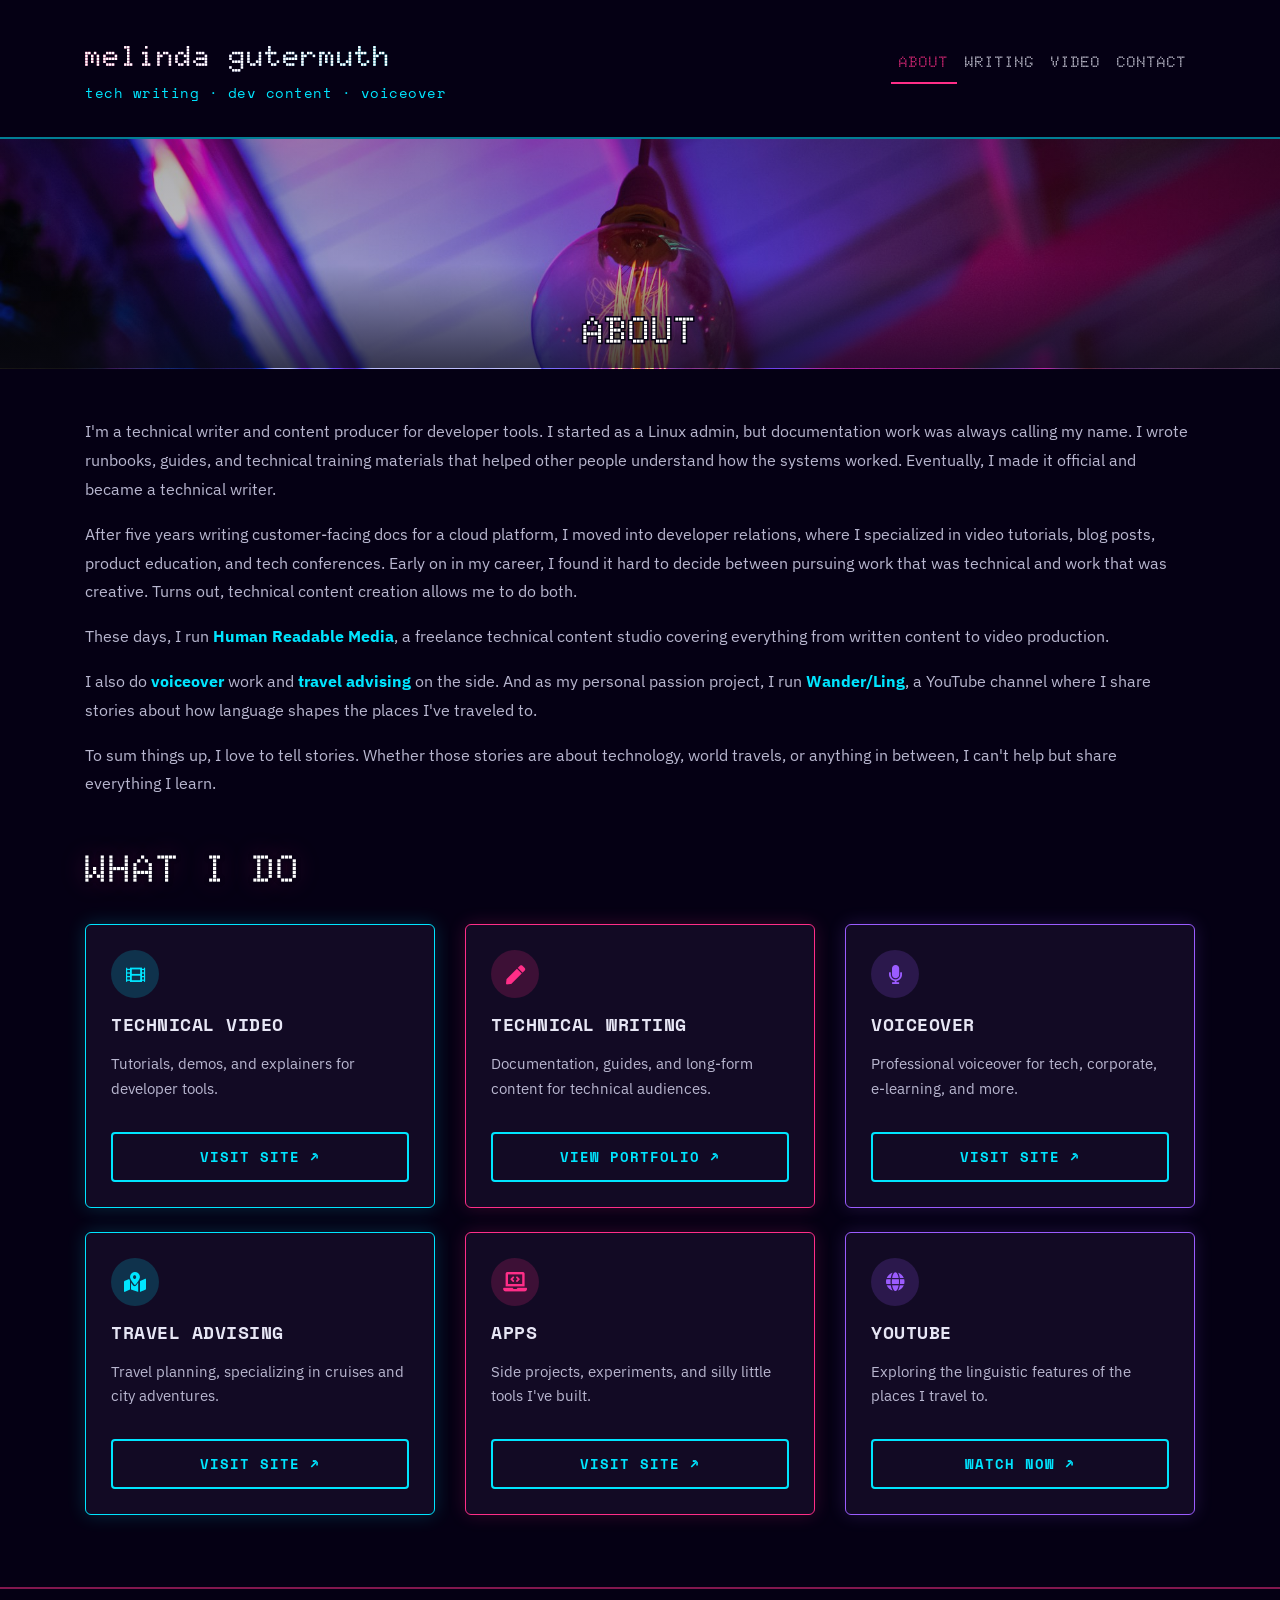
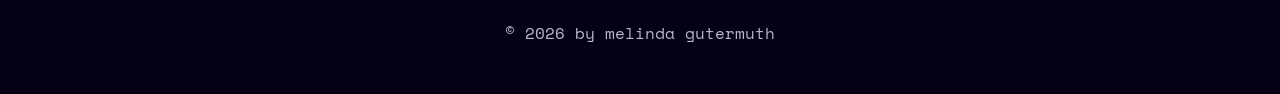
==== commit 60c6dfb9: "update portfolio and description" ====
--- a/index.html
+++ b/index.html
@@ -50,7 +50,8 @@
         <div class="container my-5">
             <p>I'm a technical writer and content producer for developer tools. I started as a Linux admin, but documentation work was always calling my name. I wrote runbooks, guides, and technical training materials that helped other people understand how the systems worked. Eventually, I made it official and became a technical writer.</p>
             <p>After five years writing customer-facing docs for a cloud platform, I moved into developer relations, where I specialized in video tutorials, blog posts, product education, and tech conferences. Early on in my career, I found it hard to decide between pursuing work that was technical and work that was creative. Turns out, technical content creation allows me to do both.</p>
-            <p>I also do <a href="https://voice.melindagutermuth.com" target="_blank">voiceover</a> work and <a href="https://wanderling.world" target="_blank">travel advising</a> on the side, and I run <a href="https://humanreadable.media" target="_blank">Human Readable Media</a>, producing technical video for developer tools companies independently. And as my personal passion project, I run <a href="https://www.youtube.com/@wanderling-world" target="_blank">Wander/Ling</a>, a YouTube channel where I share stories about how language shapes the places I've traveled to.</p>
+            <p>These days, I run <a href="https://humanreadable.media" target="_blank">Human Readable Media</a>, a freelance technical content studio covering everything from written content to video production.</p>
+            <p>I also do <a href="https://voice.melindagutermuth.com" target="_blank">voiceover</a> work and <a href="https://wanderling.world" target="_blank">travel advising</a> on the side. And as my personal passion project, I run <a href="https://www.youtube.com/@wanderling-world" target="_blank">Wander/Ling</a>, a YouTube channel where I share stories about how language shapes the places I've traveled to.</p>
             <p>To sum things up, I love to tell stories. Whether those stories are about technology, world travels, or anything in between, I can't help but share everything I learn.</p>
         </div>
 
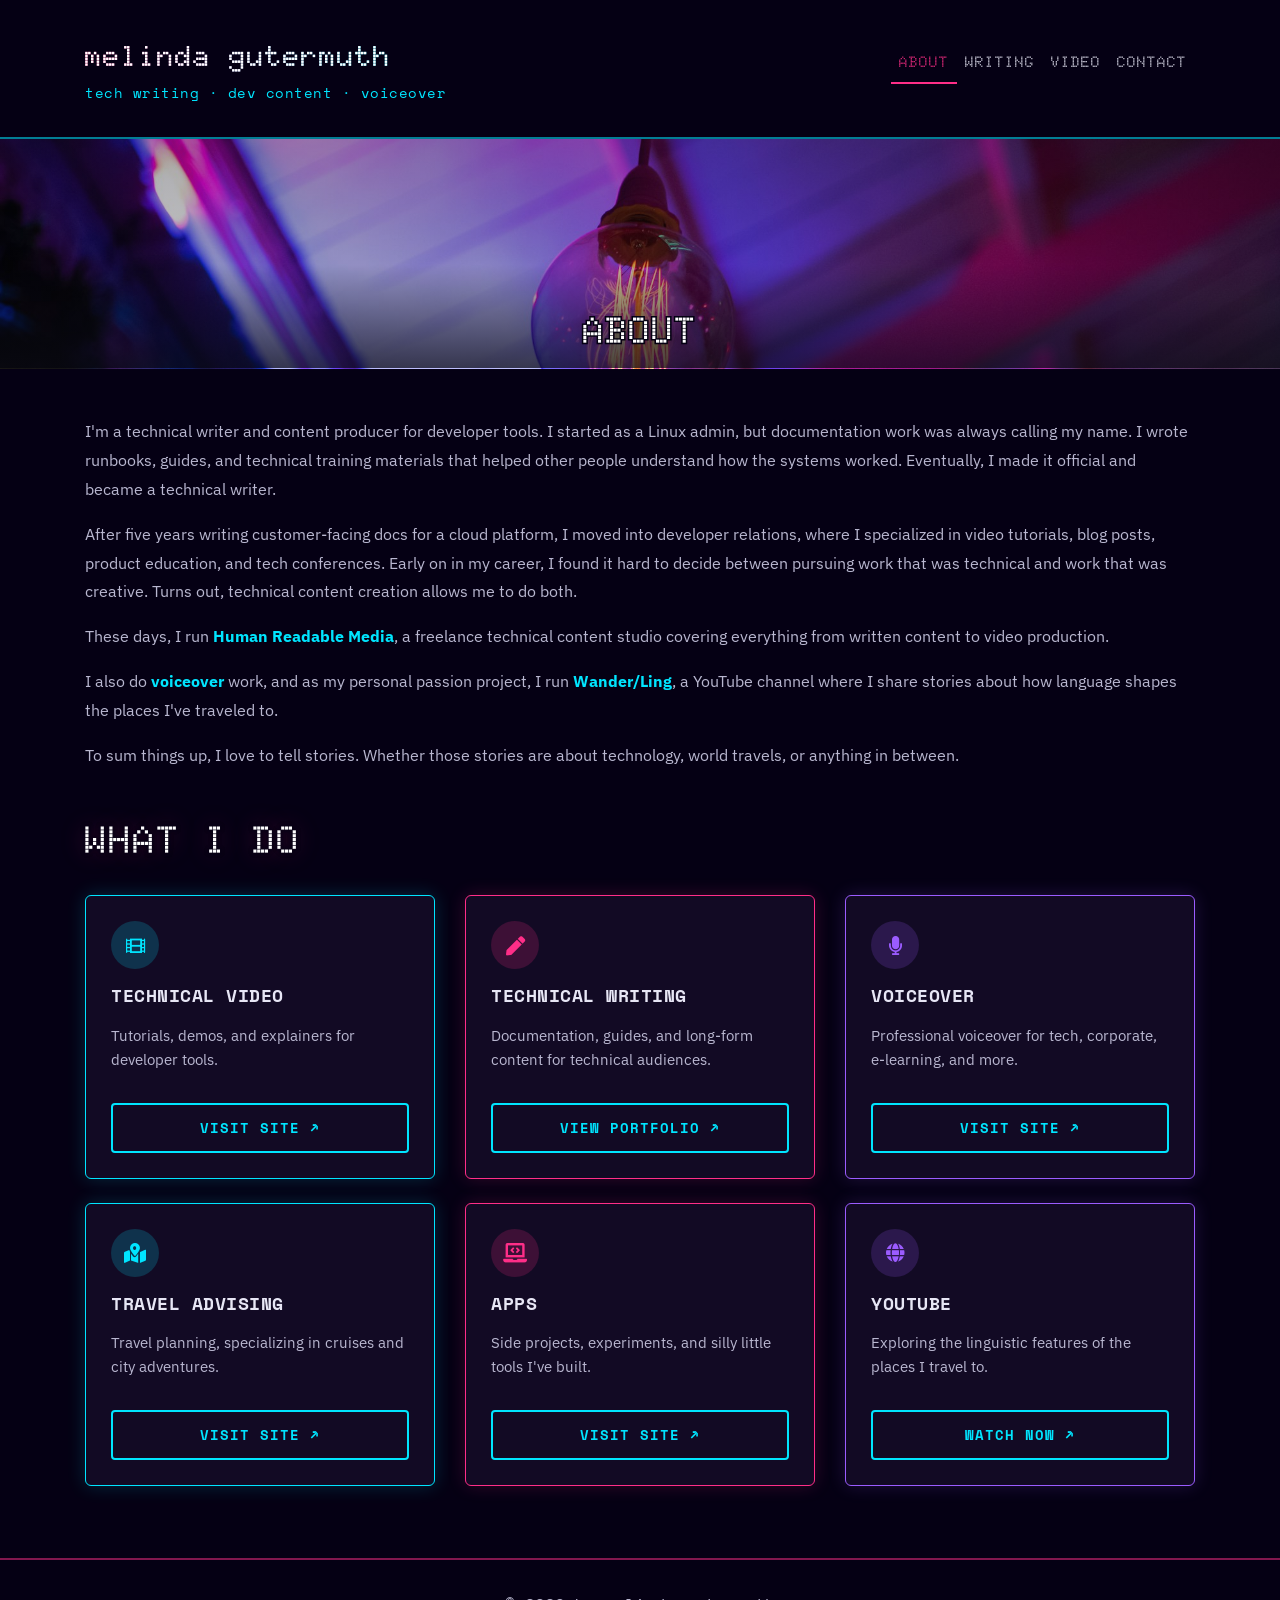
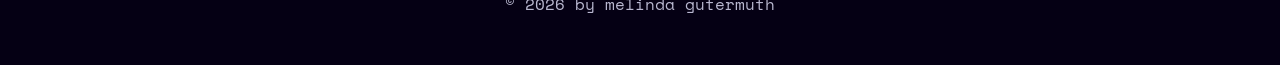
==== commit f5e33eff: "update about" ====
--- a/index.html
+++ b/index.html
@@ -51,8 +51,8 @@
             <p>I'm a technical writer and content producer for developer tools. I started as a Linux admin, but documentation work was always calling my name. I wrote runbooks, guides, and technical training materials that helped other people understand how the systems worked. Eventually, I made it official and became a technical writer.</p>
             <p>After five years writing customer-facing docs for a cloud platform, I moved into developer relations, where I specialized in video tutorials, blog posts, product education, and tech conferences. Early on in my career, I found it hard to decide between pursuing work that was technical and work that was creative. Turns out, technical content creation allows me to do both.</p>
             <p>These days, I run <a href="https://humanreadable.media" target="_blank">Human Readable Media</a>, a freelance technical content studio covering everything from written content to video production.</p>
-            <p>I also do <a href="https://voice.melindagutermuth.com" target="_blank">voiceover</a> work and <a href="https://wanderling.world" target="_blank">travel advising</a> on the side. And as my personal passion project, I run <a href="https://www.youtube.com/@wanderling-world" target="_blank">Wander/Ling</a>, a YouTube channel where I share stories about how language shapes the places I've traveled to.</p>
-            <p>To sum things up, I love to tell stories. Whether those stories are about technology, world travels, or anything in between, I can't help but share everything I learn.</p>
+            <p>I also do <a href="https://voice.melindagutermuth.com" target="_blank">voiceover</a> work, and as my personal passion project, I run <a href="https://www.youtube.com/@wanderling-world" target="_blank">Wander/Ling</a>, a YouTube channel where I share stories about how language shapes the places I've traveled to.</p>
+            <p>To sum things up, I love to tell stories. Whether those stories are about technology, world travels, or anything in between.</p>
         </div>
 
         <div class="container my-5">
